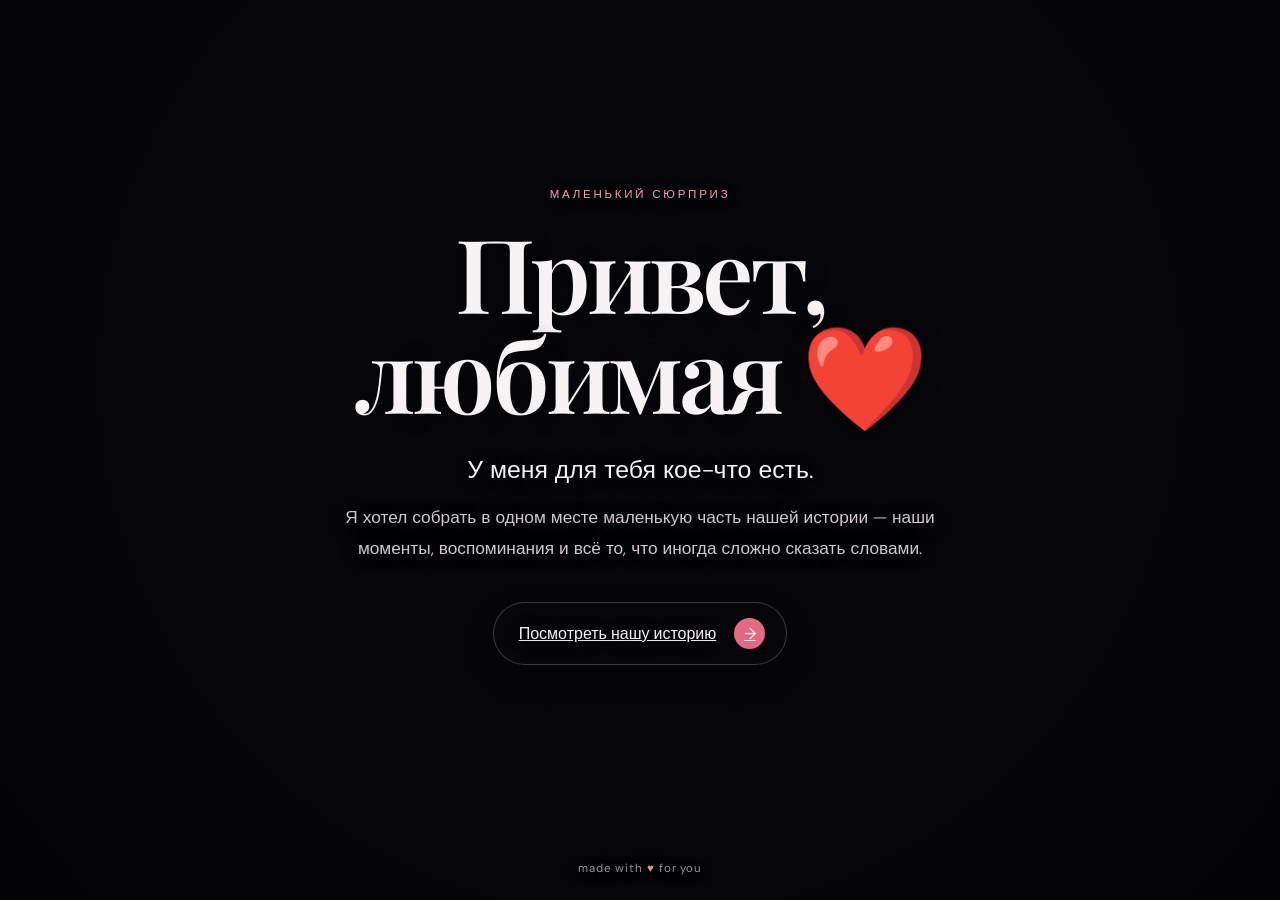
==== index.html @ dcd11c60 "Fix history button navigation" ====
<!DOCTYPE html>
<html lang="ru">
<head>
  <meta charset="UTF-8" />
  <meta name="viewport" content="width=device-width, initial-scale=1.0" />
  <meta name="theme-color" content="#0a0a0f" />
  <title>Для тебя ❤️</title>
  <link rel="stylesheet" href="styles.css" />
</head>
<body>
  <main class="hero">
    <div class="glow glow-one"></div>
    <div class="glow glow-two"></div>

    <section class="intro-card" aria-labelledby="intro-title">
      <p class="eyebrow reveal reveal-1">маленький сюрприз</p>
      <h1 id="intro-title" class="reveal reveal-2">Привет, любимая <span aria-hidden="true">❤️</span></h1>
      <p class="lead reveal reveal-3">У меня для тебя кое-что есть.</p>
      <p class="text reveal reveal-4">
        Я хотел собрать в одном месте маленькую часть нашей истории —
        наши моменты, воспоминания и всё то, что иногда сложно сказать словами.
      </p>

      <a class="open-button reveal reveal-5" href="history.html">
        <span>Посмотреть нашу историю</span>
        <span class="arrow" aria-hidden="true">→</span>
      </a>
    </section>

    <p class="signature reveal reveal-6">made with <span aria-hidden="true">♥</span> for you</p>
  </main>
</body>
</html>
---- styles.css ----
@import url('https://fonts.googleapis.com/css2?family=DM+Sans:wght@300;400;500&family=Playfair+Display:ital,wght@0,600;1,600&display=swap');

:root {
  color-scheme: dark;
  --bg: #08080c;
  --text: #f7f2f3;
  --muted: #d0c8cb;
  --accent: #e76b86;
  --accent-soft: rgba(231, 107, 134, 0.16);
}

* { box-sizing: border-box; }
html, body { margin: 0; min-height: 100%; }
body { font-family: 'DM Sans', sans-serif; background: var(--bg); color: var(--text); overflow: hidden; }

.hero {
  position: relative;
  min-height: 100svh;
  display: grid;
  place-items: center;
  padding: 32px 22px 80px;
  isolation: isolate;
  background-image:
    linear-gradient(rgba(5, 5, 10, 0.56), rgba(5, 5, 10, 0.7)),
    url('https://raw.githubusercontent.com/dimakovtoni-ui/podarok_for_love/main/%D1%84%D0%BE%D0%BD1.jpg');
  background-size: cover;
  background-position: center;
  background-repeat: no-repeat;
}

.hero::after {
  content: '';
  position: absolute;
  inset: 0;
  z-index: -1;
  background: radial-gradient(circle at 50% 42%, rgba(0,0,0,.02) 0%, rgba(0,0,0,.18) 55%, rgba(0,0,0,.48) 100%);
  pointer-events: none;
}

.intro-card { width: min(720px, 100%); text-align: center; text-shadow: 0 2px 22px rgba(0,0,0,.48); }
.eyebrow { margin: 0 0 20px; font-size: .72rem; font-weight: 500; letter-spacing: .24em; text-transform: uppercase; color: #f3a2b3; }
h1 { margin: 0; font-family: 'Playfair Display', serif; font-size: clamp(3rem, 8vw, 6.5rem); font-weight: 600; line-height: .98; letter-spacing: -.04em; }
.lead { margin: 30px 0 0; font-size: clamp(1.2rem, 2.5vw, 1.55rem); font-weight: 300; }
.text { max-width: 590px; margin: 16px auto 0; color: var(--muted); font-size: clamp(.96rem, 2vw, 1.08rem); font-weight: 300; line-height: 1.8; }

.open-button {
  margin-top: 38px;
  border: 1px solid rgba(255,255,255,.22);
  border-radius: 999px;
  padding: 15px 21px 15px 25px;
  display: inline-flex;
  align-items: center;
  gap: 18px;
  color: var(--text);
  background: rgba(10,8,12,.3);
  backdrop-filter: blur(14px);
  -webkit-backdrop-filter: blur(14px);
  font: inherit;
  cursor: pointer;
  box-shadow: 0 10px 35px rgba(0,0,0,.18);
  transition: transform .3s ease, border-color .3s ease, background .3s ease, box-shadow .3s ease;
}
.open-button:hover { transform: translateY(-2px); border-color: rgba(231,107,134,.6); background: rgba(92,31,50,.35); box-shadow: 0 14px 50px rgba(0,0,0,.32); }
.arrow { display: grid; place-items: center; width: 31px; height: 31px; border-radius: 50%; background: var(--accent); transition: transform .3s ease; }
.open-button:hover .arrow { transform: translateX(3px); }
.signature { position: absolute; bottom: 24px; margin: 0; color: rgba(255,255,255,.58); font-size: .72rem; letter-spacing: .08em; text-shadow: 0 2px 12px rgba(0,0,0,.6); }
.signature span { color: #f08ca2; }
.glow { display: none; }
.reveal { opacity: 0; transform: translateY(14px); animation: reveal .9s cubic-bezier(.2,.7,.2,1) forwards; }
.reveal-1 { animation-delay: .15s; }
.reveal-2 { animation-delay: .35s; }
.reveal-3 { animation-delay: .7s; }
.reveal-4 { animation-delay: .9s; }
.reveal-5 { animation-delay: 1.15s; }
.reveal-6 { animation-delay: 1.4s; }
@keyframes reveal { to { opacity: 1; transform: translateY(0); } }
body.leaving .intro-card, body.leaving .signature { opacity: 0; transform: scale(.985); transition: opacity .65s ease, transform .65s ease; }
body.leaving .hero { filter: brightness(.45); transition: filter .8s ease; }
@media (max-width: 600px) { .hero { padding-inline: 20px; background-position: center; } .text { line-height: 1.65; } .open-button { margin-top: 30px; } }
@media (prefers-reduced-motion: reduce) { *, *::before, *::after { animation-duration: .01ms !important; transition-duration: .01ms !important; } }
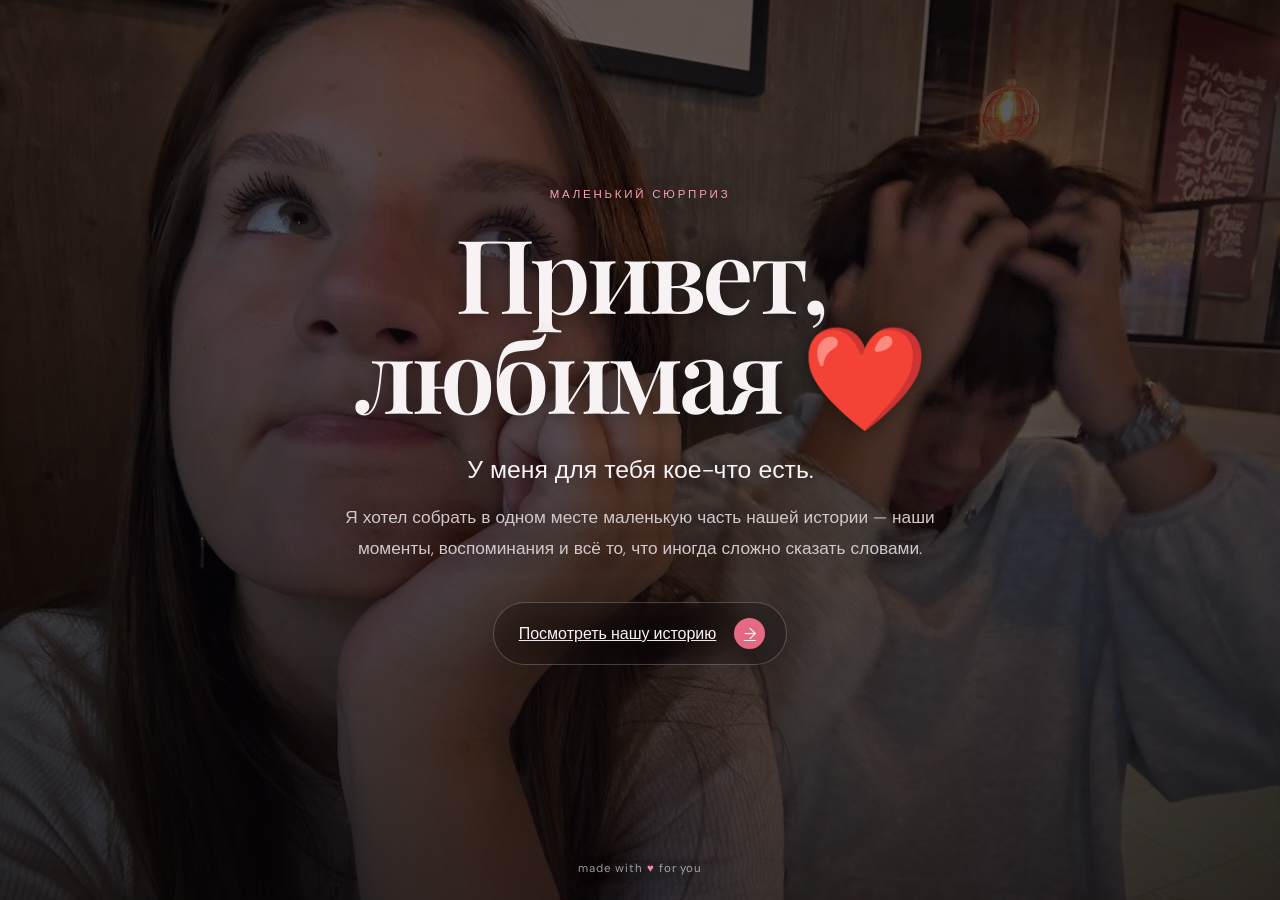
==== commit 65e91574: "Trigger deployment for love qualities list" ====
--- a/index.html
+++ b/index.html
@@ -8,6 +8,7 @@
   <link rel="stylesheet" href="styles.css" />
 </head>
 <body>
+  <!-- Vercel redeploy: publish love qualities list -->
   <main class="hero">
     <div class="glow glow-one"></div>
     <div class="glow glow-two"></div>
--- a/styles.css
+++ b/styles.css
@@ -22,7 +22,7 @@
   isolation: isolate;
   background-image:
     linear-gradient(rgba(5, 5, 10, 0.56), rgba(5, 5, 10, 0.7)),
-    url('https://raw.githubusercontent.com/dimakovtoni-ui/podarok_for_love/main/%D1%84%D0%BE%D0%BD1.jpg');
+    url('./фон1.jpg');
   background-size: cover;
   background-position: center;
   background-repeat: no-repeat;
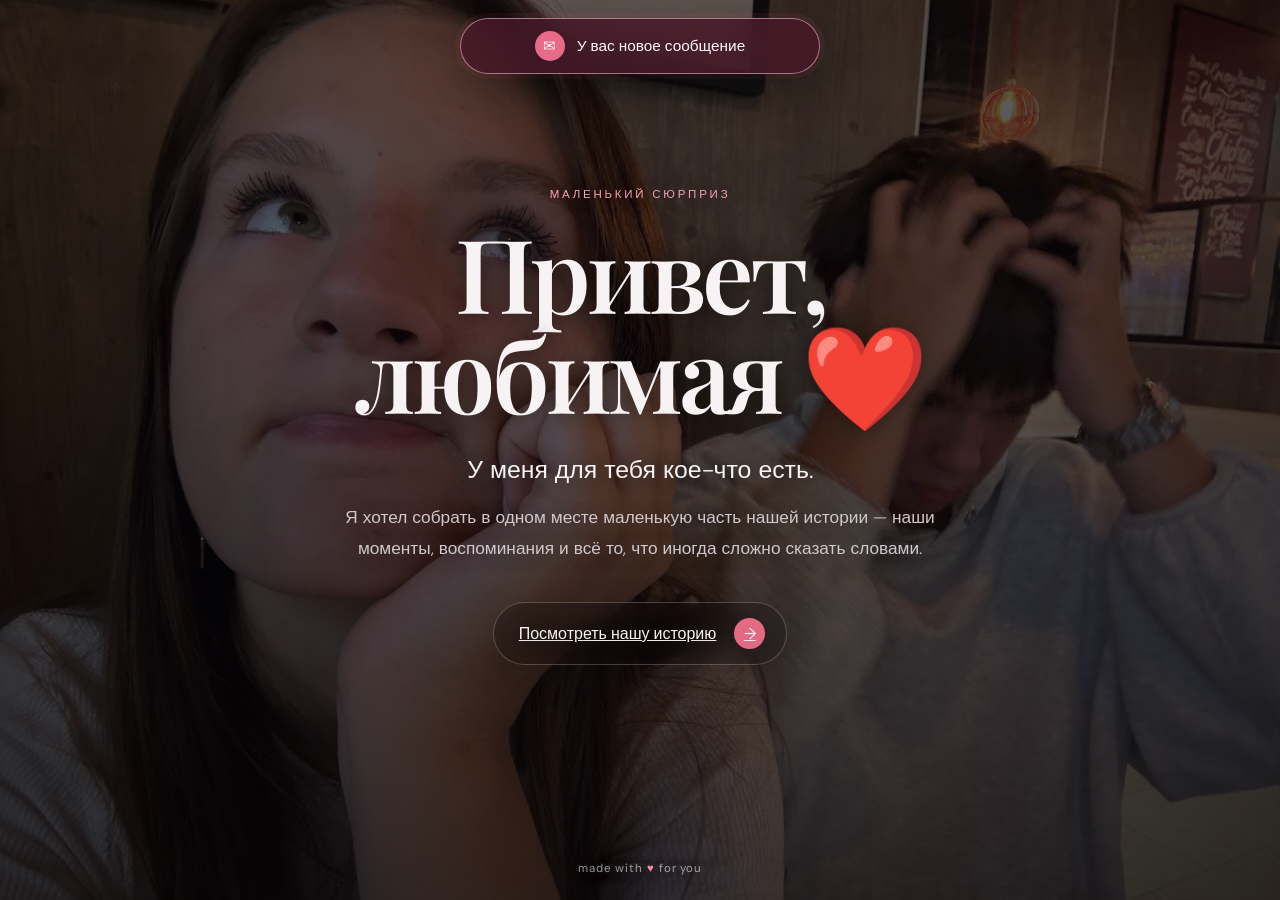
==== commit 4565a5c2: "Добавить новое сообщение на главную страницу" ====
--- a/index.html
+++ b/index.html
@@ -22,7 +22,7 @@
         наши моменты, воспоминания и всё то, что иногда сложно сказать словами.
       </p>
 
-      <a class="open-button reveal reveal-5" href="history.html">
+      <a class="open-button reveal reveal-5" id="openStory" href="history.html">
         <span>Посмотреть нашу историю</span>
         <span class="arrow" aria-hidden="true">→</span>
       </a>
@@ -30,5 +30,32 @@
 
     <p class="signature reveal reveal-6">made with <span aria-hidden="true">♥</span> for you</p>
   </main>
+
+  <aside class="message-notification" id="newMessageNotification" hidden>
+    <button class="message-notification-button" id="openMessage" type="button">
+      <span class="message-notification-icon" aria-hidden="true">✉</span>
+      <span>У вас новое сообщение</span>
+    </button>
+  </aside>
+
+  <section class="message-modal" id="messageModal" role="dialog" aria-modal="true" aria-labelledby="messageTitle" hidden>
+    <button class="message-backdrop" type="button" aria-label="Закрыть сообщение"></button>
+    <article class="message-letter">
+      <button class="message-close" id="closeMessage" type="button" aria-label="Закрыть сообщение">×</button>
+      <p class="message-label">новое сообщение</p>
+      <h2 id="messageTitle">Для тебя</h2>
+      <div class="message-text">
+        <p>Привет, ксюня. Я давно хотел сделать это обновление сайта, но никак не мог сесть за это сообщение. Эти два месяца стали худшими в моей жизни, я никогда не переживал подобное, но я пишу не жаловаться.</p>
+        <p>Я говорил это уже много раз и скажу еще раз. Ты самое лучшее, что со мной случалось в этой жизни, ты сделала меня таким какой я есть. В начале наших отношений я мог не выражать все чувства, которые к тебе испытываю, но сейчас все по-другому, только благодаря тебе.</p>
+        <p>Я каждый день ложусь спать с надеждой, что моя жизнь повернется обратно и мы вновь будем вместе. Вчера это надежда пропала. Я знаю, что никогда не смогу тебя отпустить и я этому рад.</p>
+        <p>Прости меня за всю боль, которую я тебе причинил, мне очень стыдно, что я мог тебя когда-то обидеть. Я хочу перестать тебе звонить, солнышко. Ты станешь самой счастливой девочкой на свете и найдешь себе подходящего человека. Помни, что я всегда где-то рядом и ты можешь позвонить.</p>
+        <p>Безумно сложно осознавать, что ты не со мной, хотя прошло уже 2 месяца, как будто все произошло вчера.</p>
+        <p>Я люблю тебя, котенок мой) и очень по тебе скучаю. Ты навсегда останешься моей самой сильной любовью и самой родной девочкой.</p>
+        <p class="message-signature">Твой любимый Антоша.</p>
+      </div>
+    </article>
+  </section>
+
+  <script src="script.js"></script>
 </body>
 </html>
--- a/styles.css
+++ b/styles.css
@@ -76,5 +76,81 @@
 @keyframes reveal { to { opacity: 1; transform: translateY(0); } }
 body.leaving .intro-card, body.leaving .signature { opacity: 0; transform: scale(.985); transition: opacity .65s ease, transform .65s ease; }
 body.leaving .hero { filter: brightness(.45); transition: filter .8s ease; }
+
+.message-notification {
+  position: fixed;
+  top: max(18px, env(safe-area-inset-top));
+  left: 50%;
+  z-index: 30;
+  width: min(92vw, 360px);
+  transform: translate(-50%, -18px);
+  opacity: 0;
+  animation: notification-in .65s cubic-bezier(.2,.8,.2,1) forwards;
+}
+
+.message-notification-button {
+  display: flex;
+  align-items: center;
+  justify-content: center;
+  gap: 12px;
+  width: 100%;
+  min-height: 54px;
+  padding: 12px 20px;
+  color: #fff7fa;
+  background: rgba(70, 24, 40, .84);
+  border: 1px solid rgba(255, 183, 206, .58);
+  border-radius: 999px;
+  box-shadow: 0 16px 48px rgba(0,0,0,.42), 0 0 0 5px rgba(231,107,134,.08);
+  backdrop-filter: blur(18px);
+  -webkit-backdrop-filter: blur(18px);
+  font: 500 .96rem 'DM Sans', sans-serif;
+  cursor: pointer;
+  transition: transform .25s ease, background .25s ease;
+}
+
+.message-notification-button:hover { transform: translateY(-2px); background: rgba(102, 34, 57, .92); }
+.message-notification-icon { display: grid; place-items: center; width: 30px; height: 30px; border-radius: 50%; background: var(--accent); font-size: .94rem; }
+
+.message-modal {
+  position: fixed;
+  inset: 0;
+  z-index: 50;
+  display: grid;
+  place-items: center;
+  padding: max(18px, env(safe-area-inset-top)) 18px max(18px, env(safe-area-inset-bottom));
+}
+
+.message-backdrop { position: absolute; inset: 0; width: 100%; height: 100%; padding: 0; border: 0; background: rgba(4,3,7,.76); backdrop-filter: blur(8px); -webkit-backdrop-filter: blur(8px); cursor: pointer; }
+.message-letter {
+  position: relative;
+  z-index: 1;
+  width: min(760px, 100%);
+  max-height: min(88svh, 860px);
+  overflow-y: auto;
+  padding: clamp(30px, 6vw, 64px);
+  color: #593b44;
+  background:
+    repeating-linear-gradient(0deg, rgba(133,83,96,.03) 0, rgba(133,83,96,.03) 1px, transparent 1px, transparent 6px),
+    #fff8f2;
+  border: 1px solid rgba(255,216,226,.7);
+  border-radius: 26px;
+  box-shadow: 0 30px 90px rgba(0,0,0,.55);
+  animation: letter-in .55s cubic-bezier(.2,.8,.2,1) both;
+  scrollbar-color: rgba(176,104,125,.55) transparent;
+}
+
+.message-close { position: absolute; top: 15px; right: 17px; display: grid; place-items: center; width: 40px; height: 40px; padding: 0; color: #8d5d6b; background: rgba(169,104,124,.09); border: 1px solid rgba(152,88,107,.16); border-radius: 50%; font: 300 1.8rem/1 'DM Sans', sans-serif; cursor: pointer; }
+.message-label { margin: 0 0 10px; color: #bd7088; font-size: .7rem; font-weight: 500; letter-spacing: .2em; text-transform: uppercase; }
+.message-letter h2 { margin: 0 0 28px; color: #744653; font: 600 clamp(2.4rem, 6vw, 4.2rem)/1 'Playfair Display', serif; }
+.message-text { font-family: 'Playfair Display', serif; font-size: clamp(1.05rem, 2.2vw, 1.24rem); line-height: 1.78; }
+.message-text p { margin: 0 0 1.2em; }
+.message-signature { margin-top: 2em!important; margin-bottom: 0!important; color: #a4546d; font-style: italic; font-weight: 600; text-align: right; }
+
+[hidden] { display: none!important; }
+body.message-open { overflow: hidden; }
+
+@keyframes notification-in { to { opacity: 1; transform: translate(-50%, 0); } }
+@keyframes letter-in { from { opacity: 0; transform: translateY(22px) scale(.975); } to { opacity: 1; transform: none; } }
+
 @media (max-width: 600px) { .hero { padding-inline: 20px; background-position: center; } .text { line-height: 1.65; } .open-button { margin-top: 30px; } }
 @media (prefers-reduced-motion: reduce) { *, *::before, *::after { animation-duration: .01ms !important; transition-duration: .01ms !important; } }
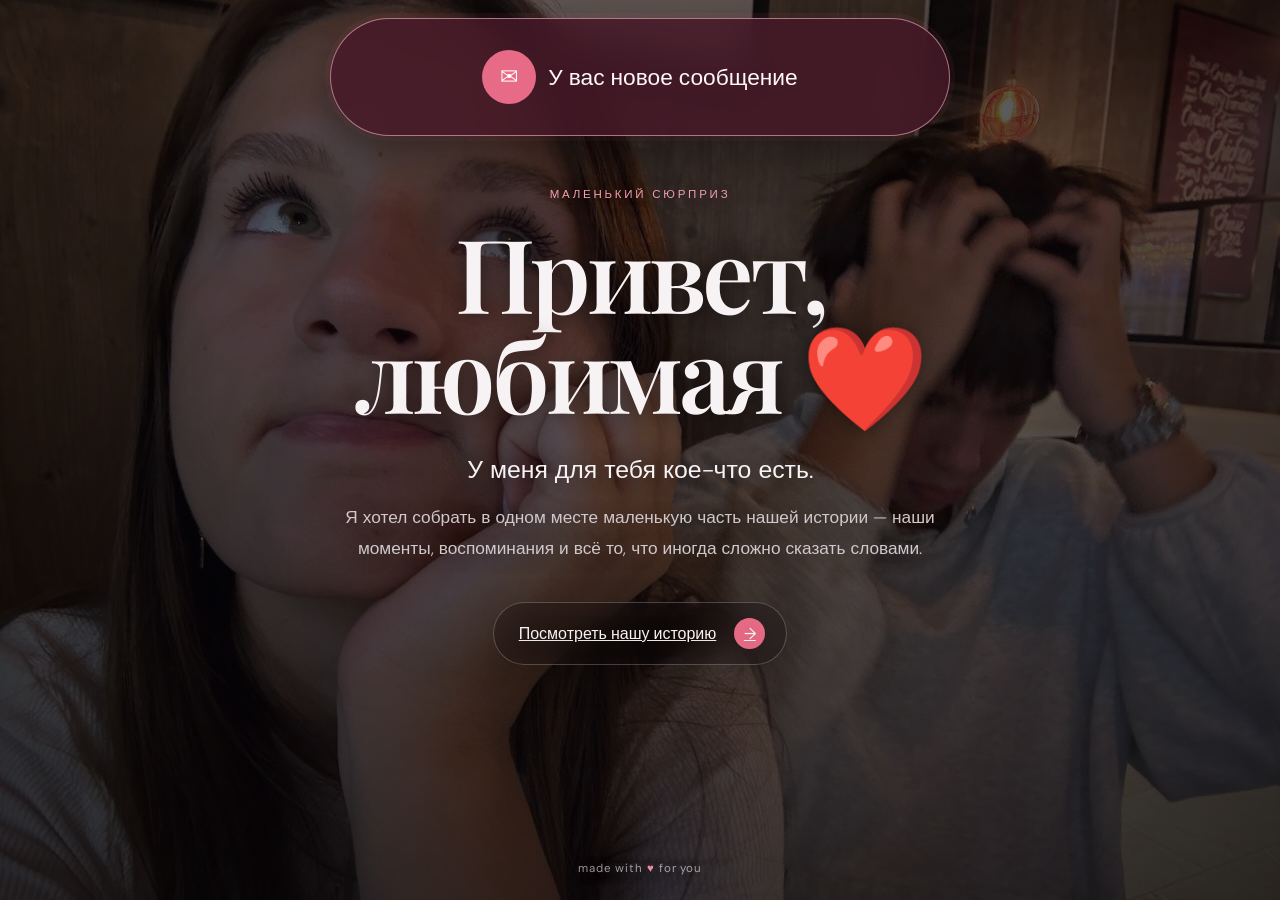
==== commit 3debc15b: "Добавить цитату в конец сообщения" ====
--- a/index.html
+++ b/index.html
@@ -52,6 +52,10 @@
         <p>Безумно сложно осознавать, что ты не со мной, хотя прошло уже 2 месяца, как будто все произошло вчера.</p>
         <p>Я люблю тебя, котенок мой) и очень по тебе скучаю. Ты навсегда останешься моей самой сильной любовью и самой родной девочкой.</p>
         <p class="message-signature">Твой любимый Антоша.</p>
+        <blockquote class="message-quote">
+          <p>«Ты самая пиздатая из всех самых пиздатых»</p>
+          <footer>— MORGENSHTERN</footer>
+        </blockquote>
       </div>
     </article>
   </section>
--- a/styles.css
+++ b/styles.css
@@ -82,7 +82,7 @@
   top: max(18px, env(safe-area-inset-top));
   left: 50%;
   z-index: 30;
-  width: min(92vw, 360px);
+  width: min(94vw, 620px);
   transform: translate(-50%, -18px);
   opacity: 0;
   animation: notification-in .65s cubic-bezier(.2,.8,.2,1) forwards;
@@ -94,8 +94,8 @@
   justify-content: center;
   gap: 12px;
   width: 100%;
-  min-height: 54px;
-  padding: 12px 20px;
+  min-height: 118px;
+  padding: 24px 36px;
   color: #fff7fa;
   background: rgba(70, 24, 40, .84);
   border: 1px solid rgba(255, 183, 206, .58);
@@ -103,13 +103,14 @@
   box-shadow: 0 16px 48px rgba(0,0,0,.42), 0 0 0 5px rgba(231,107,134,.08);
   backdrop-filter: blur(18px);
   -webkit-backdrop-filter: blur(18px);
-  font: 500 .96rem 'DM Sans', sans-serif;
+  font: 500 clamp(1.1rem, 3vw, 1.42rem) 'DM Sans', sans-serif;
   cursor: pointer;
   transition: transform .25s ease, background .25s ease;
+  animation: message-pulse 1.65s ease-in-out infinite;
 }
 
-.message-notification-button:hover { transform: translateY(-2px); background: rgba(102, 34, 57, .92); }
-.message-notification-icon { display: grid; place-items: center; width: 30px; height: 30px; border-radius: 50%; background: var(--accent); font-size: .94rem; }
+.message-notification-button:hover { animation-play-state: paused; transform: scale(1.035); background: rgba(102, 34, 57, .92); }
+.message-notification-icon { display: grid; place-items: center; flex: 0 0 auto; width: 54px; height: 54px; border-radius: 50%; background: var(--accent); font-size: 1.35rem; }
 
 .message-modal {
   position: fixed;
@@ -145,12 +146,20 @@
 .message-text { font-family: 'Playfair Display', serif; font-size: clamp(1.05rem, 2.2vw, 1.24rem); line-height: 1.78; }
 .message-text p { margin: 0 0 1.2em; }
 .message-signature { margin-top: 2em!important; margin-bottom: 0!important; color: #a4546d; font-style: italic; font-weight: 600; text-align: right; }
+.message-quote { position: relative; margin: 2.4em 0 0; padding: 22px 24px 20px 28px; color: #704450; background: linear-gradient(135deg,rgba(208,128,151,.13),rgba(255,255,255,.24)); border: 1px solid rgba(174,101,123,.18); border-left: 4px solid #cf7893; border-radius: 4px 18px 18px 4px; }
+.message-quote::before { content: "“"; position: absolute; top: -13px; left: 15px; color: rgba(192,98,128,.22); font: 5rem/1 'Playfair Display',serif; }
+.message-quote p { position: relative; margin: 0!important; font-size: 1.08em; font-style: italic; line-height: 1.6; }
+.message-quote footer { margin-top: 12px; color: #b2617a; font: 600 .68rem 'DM Sans',sans-serif; letter-spacing: .16em; text-align: right; }
 
 [hidden] { display: none!important; }
 body.message-open { overflow: hidden; }
 
 @keyframes notification-in { to { opacity: 1; transform: translate(-50%, 0); } }
+@keyframes message-pulse {
+  0%, 100% { transform: scale(1); box-shadow: 0 16px 48px rgba(0,0,0,.42), 0 0 0 5px rgba(231,107,134,.08); }
+  50% { transform: scale(1.045); box-shadow: 0 22px 64px rgba(0,0,0,.48), 0 0 0 16px rgba(231,107,134,.16); }
+}
 @keyframes letter-in { from { opacity: 0; transform: translateY(22px) scale(.975); } to { opacity: 1; transform: none; } }
 
-@media (max-width: 600px) { .hero { padding-inline: 20px; background-position: center; } .text { line-height: 1.65; } .open-button { margin-top: 30px; } }
+@media (max-width: 600px) { .hero { padding-inline: 20px; background-position: center; } .text { line-height: 1.65; } .open-button { margin-top: 30px; } .message-notification-button { min-height: 96px; padding: 18px 22px; } .message-notification-icon { width: 46px; height: 46px; } }
 @media (prefers-reduced-motion: reduce) { *, *::before, *::after { animation-duration: .01ms !important; transition-duration: .01ms !important; } }
